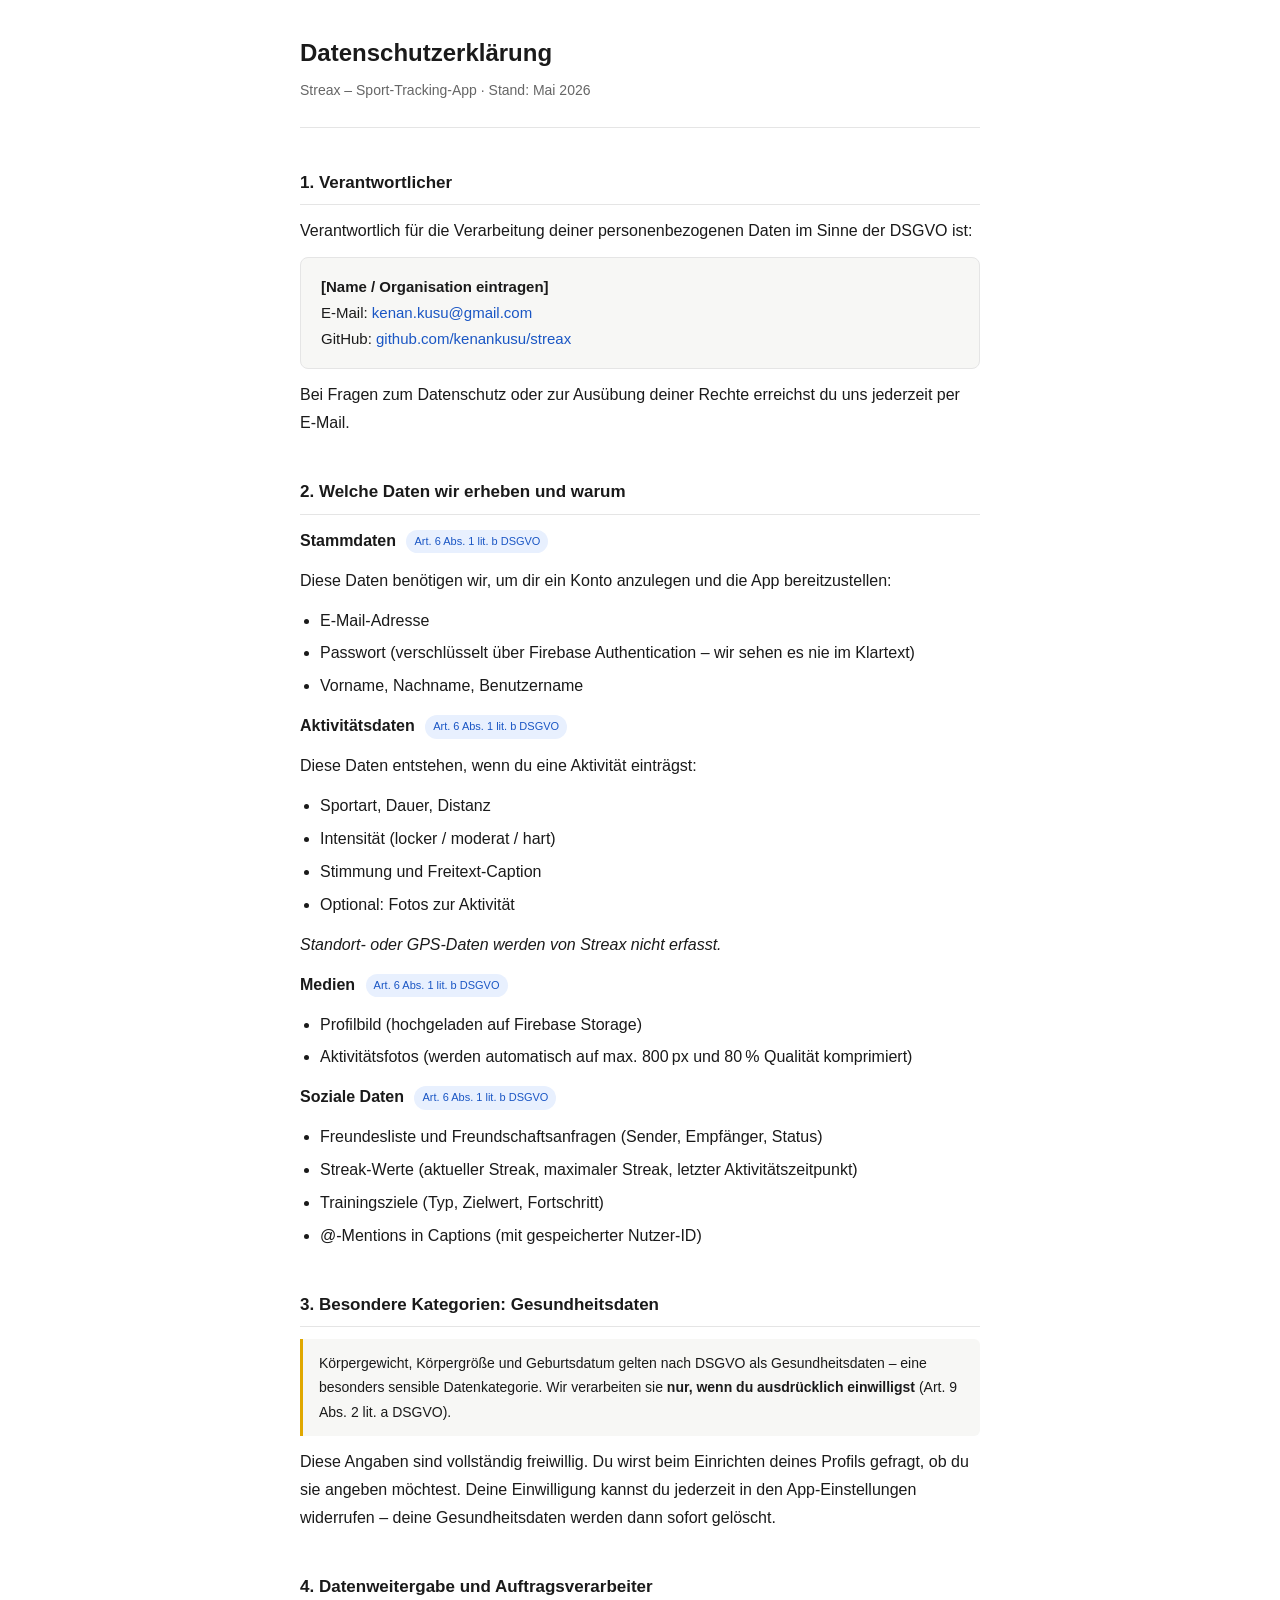
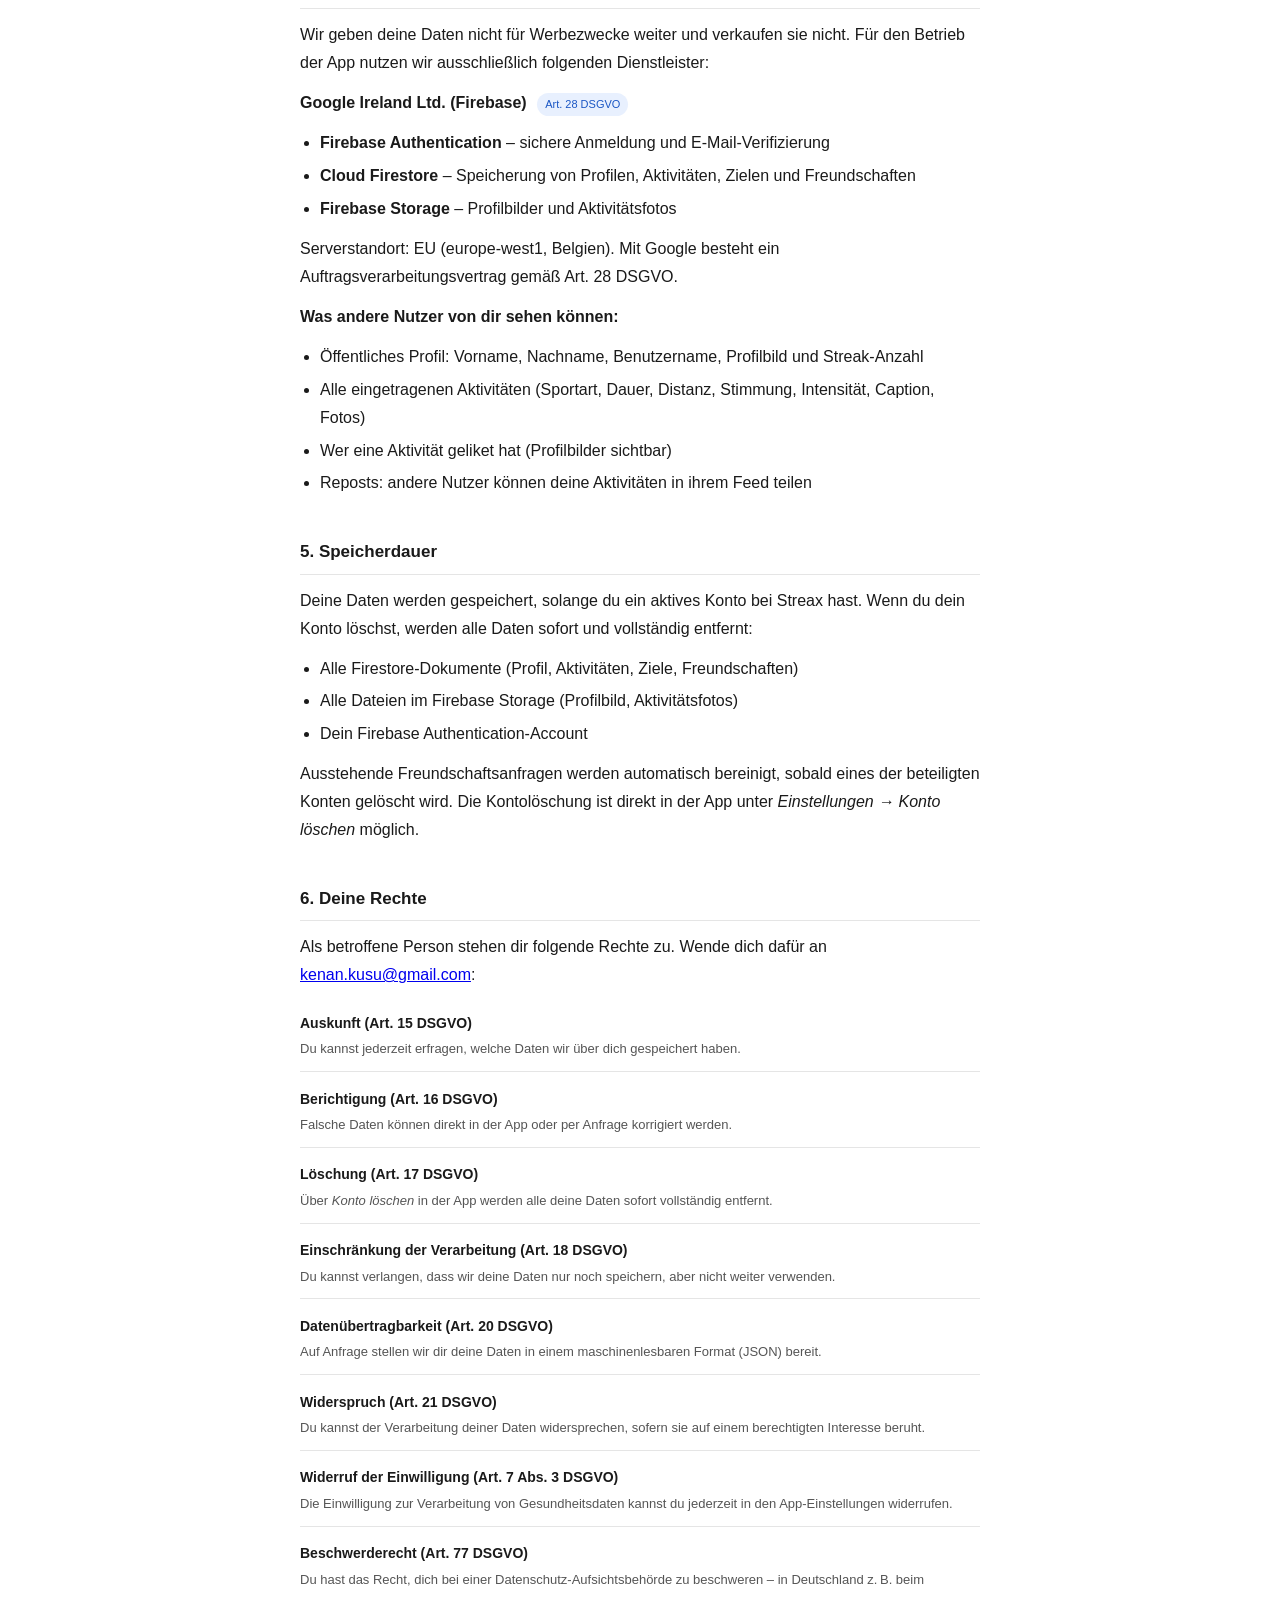
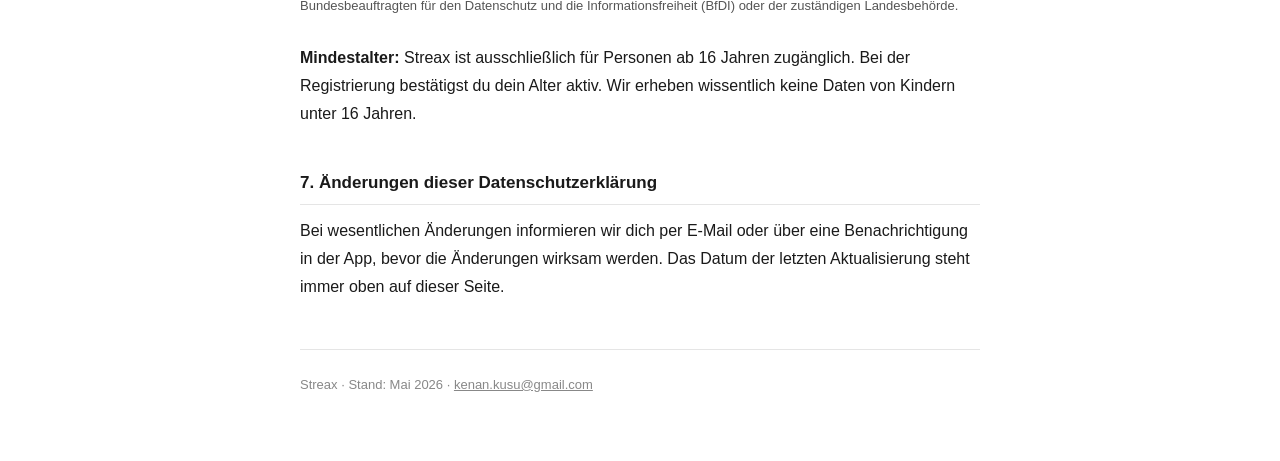
==== datenschutz.html @ 78719ecb "datenschutzerklärung" ====
<!DOCTYPE html>
<html lang="de">
<head>
  <meta charset="UTF-8">
  <meta name="viewport" content="width=device-width, initial-scale=1.0">
  <title>Datenschutzerklärung – Streax</title>
  <style>
    *, *::before, *::after { box-sizing: border-box; margin: 0; padding: 0; }

    body {
      font-family: -apple-system, BlinkMacSystemFont, "Segoe UI", Roboto, Helvetica, Arial, sans-serif;
      font-size: 16px;
      line-height: 1.75;
      color: #1a1a1a;
      background: #fff;
      padding: 2rem 1rem 4rem;
    }

    main {
      max-width: 680px;
      margin: 0 auto;
    }

    header {
      border-bottom: 1px solid #e5e5e5;
      padding-bottom: 1.5rem;
      margin-bottom: 2.5rem;
    }

    header h1 {
      font-size: 24px;
      font-weight: 600;
      margin-bottom: 0.25rem;
    }

    header p {
      color: #666;
      font-size: 14px;
    }

    h2 {
      font-size: 17px;
      font-weight: 600;
      margin: 2.5rem 0 0.75rem;
      padding-bottom: 0.4rem;
      border-bottom: 1px solid #e5e5e5;
    }

    p { margin-bottom: 0.75rem; }
    p:last-child { margin-bottom: 0; }

    ul {
      margin: 0.5rem 0 0.75rem 1.25rem;
    }

    ul li { margin-bottom: 0.3rem; }

    .note {
      background: #f7f7f5;
      border-left: 3px solid #e0a800;
      border-radius: 0 6px 6px 0;
      padding: 0.75rem 1rem;
      margin: 0.75rem 0;
      font-size: 14px;
    }

    .badge {
      display: inline-block;
      font-size: 11px;
      font-weight: 500;
      padding: 2px 8px;
      border-radius: 999px;
      background: #e8f0fe;
      color: #1a56c4;
      vertical-align: middle;
      margin-left: 6px;
    }

    .contact-box {
      background: #f7f7f5;
      border: 1px solid #e5e5e5;
      border-radius: 8px;
      padding: 1rem 1.25rem;
      margin: 0.75rem 0;
      font-size: 15px;
    }

    .contact-box a { color: #1a56c4; text-decoration: none; }
    .contact-box a:hover { text-decoration: underline; }

    .rights-list {
      list-style: none;
      margin: 0.5rem 0;
      padding: 0;
    }

    .rights-list li {
      padding: 0.6rem 0;
      border-bottom: 1px solid #e5e5e5;
      font-size: 15px;
    }

    .rights-list li:last-child { border-bottom: none; }
    .rights-list li strong { display: block; font-weight: 600; font-size: 14px; }
    .rights-list li span { color: #555; font-size: 13px; }

    footer {
      margin-top: 3rem;
      padding-top: 1.5rem;
      border-top: 1px solid #e5e5e5;
      font-size: 13px;
      color: #888;
    }

    @media (prefers-color-scheme: dark) {
      body { background: #111; color: #e8e8e8; }
      header, h2, footer { border-color: #2a2a2a; }
      .rights-list li { border-color: #2a2a2a; }
      .note { background: #1e1c14; border-left-color: #c98a00; }
      .contact-box { background: #1a1a1a; border-color: #2a2a2a; }
      .badge { background: #1a2d5a; color: #7aabff; }
      header p, .rights-list li span { color: #999; }
      .contact-box a { color: #7aabff; }
    }

    @media (max-width: 480px) {
      body { font-size: 15px; padding: 1.25rem 1rem 3rem; }
      header h1 { font-size: 20px; }
    }
  </style>
</head>
<body>
<main>

  <header>
    <h1>Datenschutzerklärung</h1>
    <p>Streax &ndash; Sport-Tracking-App &middot; Stand: Mai 2026</p>
  </header>

  <h2>1. Verantwortlicher</h2>
  <p>Verantwortlich für die Verarbeitung deiner personenbezogenen Daten im Sinne der DSGVO ist:</p>
  <div class="contact-box">
    <strong>[Name / Organisation eintragen]</strong><br>
    E-Mail: <a href="mailto:kenan.kusu@gmail.com">kenan.kusu@gmail.com</a><br>
    GitHub: <a href="https://github.com/kenankusu/streax" target="_blank" rel="noopener">github.com/kenankusu/streax</a>
  </div>
  <p>Bei Fragen zum Datenschutz oder zur Ausübung deiner Rechte erreichst du uns jederzeit per E-Mail.</p>

  <h2>2. Welche Daten wir erheben und warum</h2>

  <p><strong>Stammdaten</strong> <span class="badge">Art. 6 Abs. 1 lit. b DSGVO</span></p>
  <p>Diese Daten benötigen wir, um dir ein Konto anzulegen und die App bereitzustellen:</p>
  <ul>
    <li>E-Mail-Adresse</li>
    <li>Passwort (verschlüsselt über Firebase Authentication – wir sehen es nie im Klartext)</li>
    <li>Vorname, Nachname, Benutzername</li>
  </ul>

  <p><strong>Aktivitätsdaten</strong> <span class="badge">Art. 6 Abs. 1 lit. b DSGVO</span></p>
  <p>Diese Daten entstehen, wenn du eine Aktivität einträgst:</p>
  <ul>
    <li>Sportart, Dauer, Distanz</li>
    <li>Intensität (locker / moderat / hart)</li>
    <li>Stimmung und Freitext-Caption</li>
    <li>Optional: Fotos zur Aktivität</li>
  </ul>
  <p><em>Standort- oder GPS-Daten werden von Streax nicht erfasst.</em></p>

  <p><strong>Medien</strong> <span class="badge">Art. 6 Abs. 1 lit. b DSGVO</span></p>
  <ul>
    <li>Profilbild (hochgeladen auf Firebase Storage)</li>
    <li>Aktivitätsfotos (werden automatisch auf max. 800&thinsp;px und 80&thinsp;% Qualität komprimiert)</li>
  </ul>

  <p><strong>Soziale Daten</strong> <span class="badge">Art. 6 Abs. 1 lit. b DSGVO</span></p>
  <ul>
    <li>Freundesliste und Freundschaftsanfragen (Sender, Empfänger, Status)</li>
    <li>Streak-Werte (aktueller Streak, maximaler Streak, letzter Aktivitätszeitpunkt)</li>
    <li>Trainingsziele (Typ, Zielwert, Fortschritt)</li>
    <li>@-Mentions in Captions (mit gespeicherter Nutzer-ID)</li>
  </ul>

  <h2>3. Besondere Kategorien: Gesundheitsdaten</h2>
  <div class="note">
    Körpergewicht, Körpergröße und Geburtsdatum gelten nach DSGVO als Gesundheitsdaten – eine besonders sensible Datenkategorie. Wir verarbeiten sie <strong>nur, wenn du ausdrücklich einwilligst</strong> (Art. 9 Abs. 2 lit. a DSGVO).
  </div>
  <p>Diese Angaben sind vollständig freiwillig. Du wirst beim Einrichten deines Profils gefragt, ob du sie angeben möchtest. Deine Einwilligung kannst du jederzeit in den App-Einstellungen widerrufen – deine Gesundheitsdaten werden dann sofort gelöscht.</p>

  <h2>4. Datenweitergabe und Auftragsverarbeiter</h2>
  <p>Wir geben deine Daten nicht für Werbezwecke weiter und verkaufen sie nicht. Für den Betrieb der App nutzen wir ausschließlich folgenden Dienstleister:</p>

  <p><strong>Google Ireland Ltd. (Firebase)</strong> <span class="badge">Art. 28 DSGVO</span></p>
  <ul>
    <li><strong>Firebase Authentication</strong> – sichere Anmeldung und E-Mail-Verifizierung</li>
    <li><strong>Cloud Firestore</strong> – Speicherung von Profilen, Aktivitäten, Zielen und Freundschaften</li>
    <li><strong>Firebase Storage</strong> – Profilbilder und Aktivitätsfotos</li>
  </ul>
  <p>Serverstandort: EU (europe-west1, Belgien). Mit Google besteht ein Auftragsverarbeitungsvertrag gemäß Art. 28 DSGVO.</p>

  <p><strong>Was andere Nutzer von dir sehen können:</strong></p>
  <ul>
    <li>Öffentliches Profil: Vorname, Nachname, Benutzername, Profilbild und Streak-Anzahl</li>
    <li>Alle eingetragenen Aktivitäten (Sportart, Dauer, Distanz, Stimmung, Intensität, Caption, Fotos)</li>
    <li>Wer eine Aktivität geliket hat (Profilbilder sichtbar)</li>
    <li>Reposts: andere Nutzer können deine Aktivitäten in ihrem Feed teilen</li>
  </ul>

  <h2>5. Speicherdauer</h2>
  <p>Deine Daten werden gespeichert, solange du ein aktives Konto bei Streax hast. Wenn du dein Konto löschst, werden alle Daten sofort und vollständig entfernt:</p>
  <ul>
    <li>Alle Firestore-Dokumente (Profil, Aktivitäten, Ziele, Freundschaften)</li>
    <li>Alle Dateien im Firebase Storage (Profilbild, Aktivitätsfotos)</li>
    <li>Dein Firebase Authentication-Account</li>
  </ul>
  <p>Ausstehende Freundschaftsanfragen werden automatisch bereinigt, sobald eines der beteiligten Konten gelöscht wird. Die Kontolöschung ist direkt in der App unter <em>Einstellungen → Konto löschen</em> möglich.</p>

  <h2>6. Deine Rechte</h2>
  <p>Als betroffene Person stehen dir folgende Rechte zu. Wende dich dafür an <a href="mailto:kenan.kusu@gmail.com">kenan.kusu@gmail.com</a>:</p>

  <ul class="rights-list">
    <li>
      <strong>Auskunft (Art. 15 DSGVO)</strong>
      <span>Du kannst jederzeit erfragen, welche Daten wir über dich gespeichert haben.</span>
    </li>
    <li>
      <strong>Berichtigung (Art. 16 DSGVO)</strong>
      <span>Falsche Daten können direkt in der App oder per Anfrage korrigiert werden.</span>
    </li>
    <li>
      <strong>Löschung (Art. 17 DSGVO)</strong>
      <span>Über <em>Konto löschen</em> in der App werden alle deine Daten sofort vollständig entfernt.</span>
    </li>
    <li>
      <strong>Einschränkung der Verarbeitung (Art. 18 DSGVO)</strong>
      <span>Du kannst verlangen, dass wir deine Daten nur noch speichern, aber nicht weiter verwenden.</span>
    </li>
    <li>
      <strong>Datenübertragbarkeit (Art. 20 DSGVO)</strong>
      <span>Auf Anfrage stellen wir dir deine Daten in einem maschinenlesbaren Format (JSON) bereit.</span>
    </li>
    <li>
      <strong>Widerspruch (Art. 21 DSGVO)</strong>
      <span>Du kannst der Verarbeitung deiner Daten widersprechen, sofern sie auf einem berechtigten Interesse beruht.</span>
    </li>
    <li>
      <strong>Widerruf der Einwilligung (Art. 7 Abs. 3 DSGVO)</strong>
      <span>Die Einwilligung zur Verarbeitung von Gesundheitsdaten kannst du jederzeit in den App-Einstellungen widerrufen.</span>
    </li>
    <li>
      <strong>Beschwerderecht (Art. 77 DSGVO)</strong>
      <span>Du hast das Recht, dich bei einer Datenschutz-Aufsichtsbehörde zu beschweren – in Deutschland z.&thinsp;B. beim Bundesbeauftragten für den Datenschutz und die Informationsfreiheit (BfDI) oder der zuständigen Landesbehörde.</span>
    </li>
  </ul>

  <p style="margin-top:1rem;"><strong>Mindestalter:</strong> Streax ist ausschließlich für Personen ab 16 Jahren zugänglich. Bei der Registrierung bestätigst du dein Alter aktiv. Wir erheben wissentlich keine Daten von Kindern unter 16 Jahren.</p>

  <h2>7. Änderungen dieser Datenschutzerklärung</h2>
  <p>Bei wesentlichen Änderungen informieren wir dich per E-Mail oder über eine Benachrichtigung in der App, bevor die Änderungen wirksam werden. Das Datum der letzten Aktualisierung steht immer oben auf dieser Seite.</p>

  <footer>
    <p>Streax &middot; Stand: Mai 2026 &middot; <a href="mailto:kenan.kusu@gmail.com" style="color:#888;">kenan.kusu@gmail.com</a></p>
  </footer>

</main>
</body>
</html>
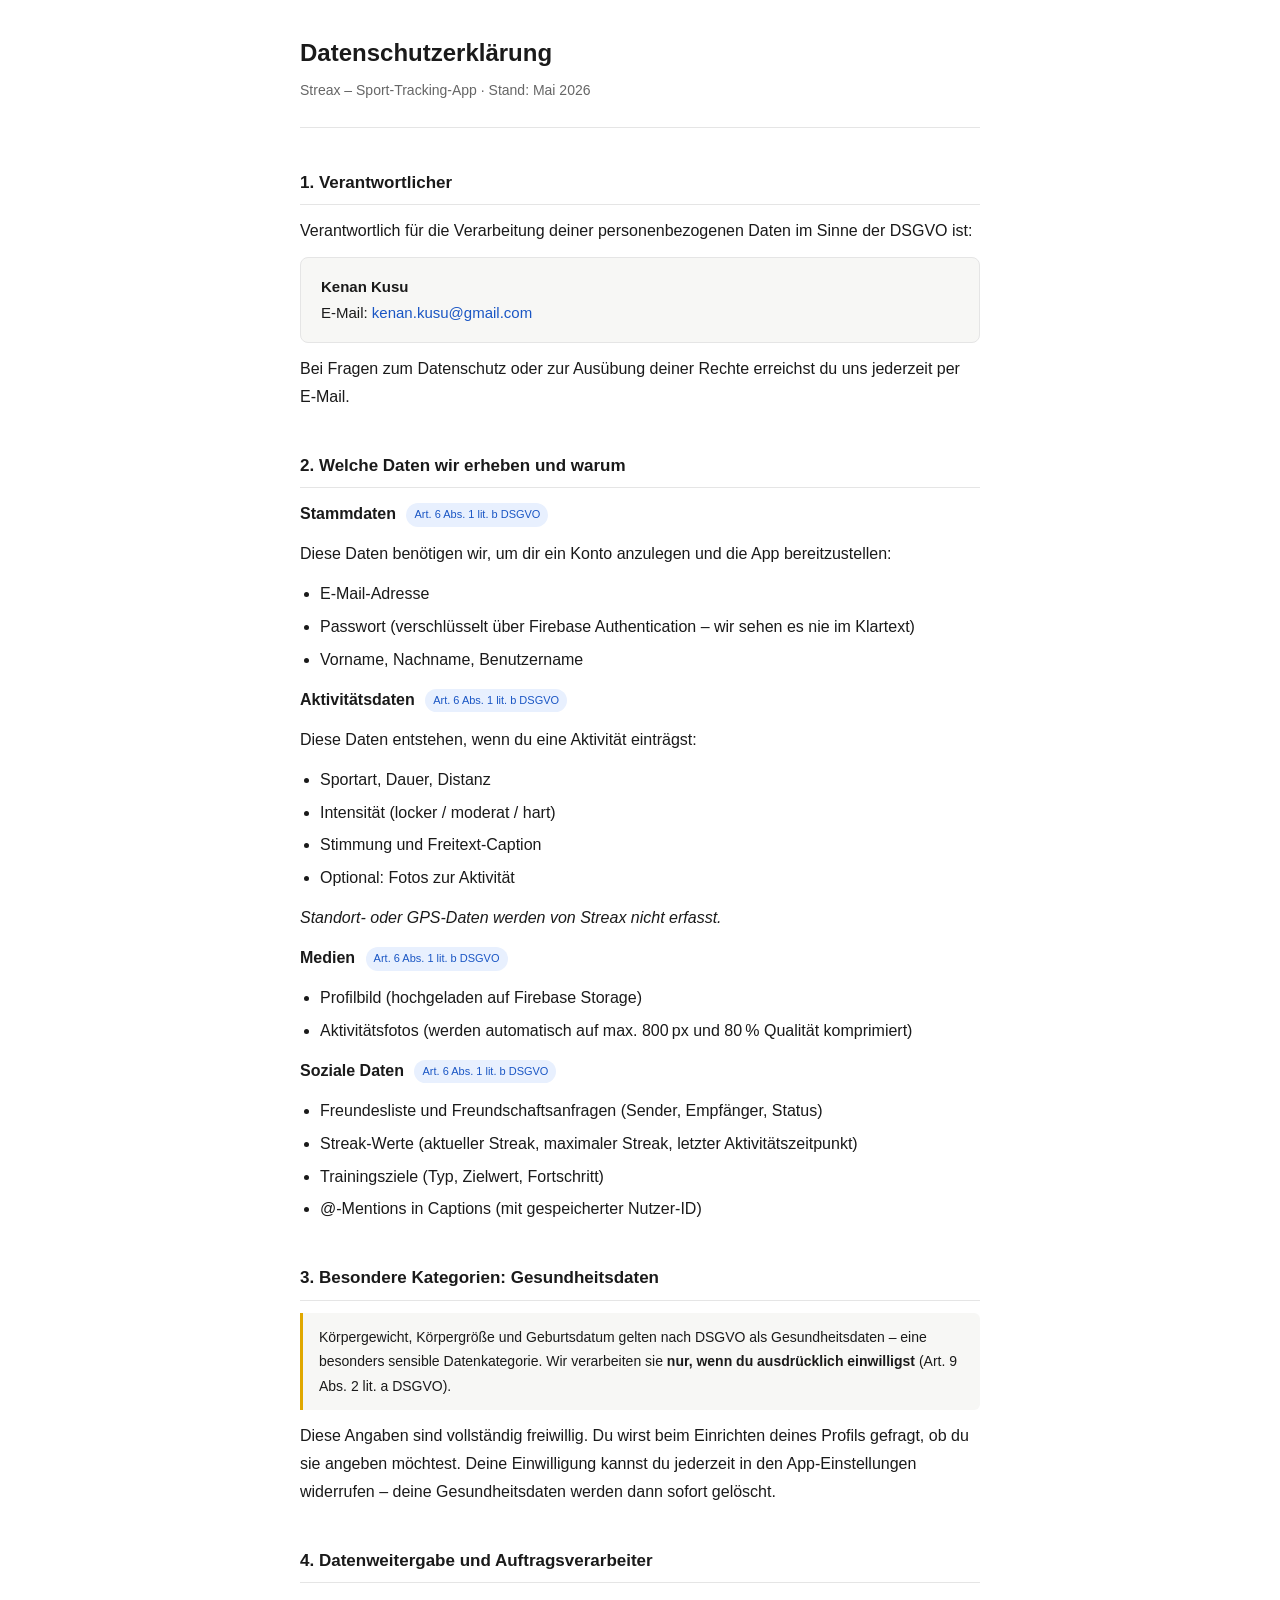
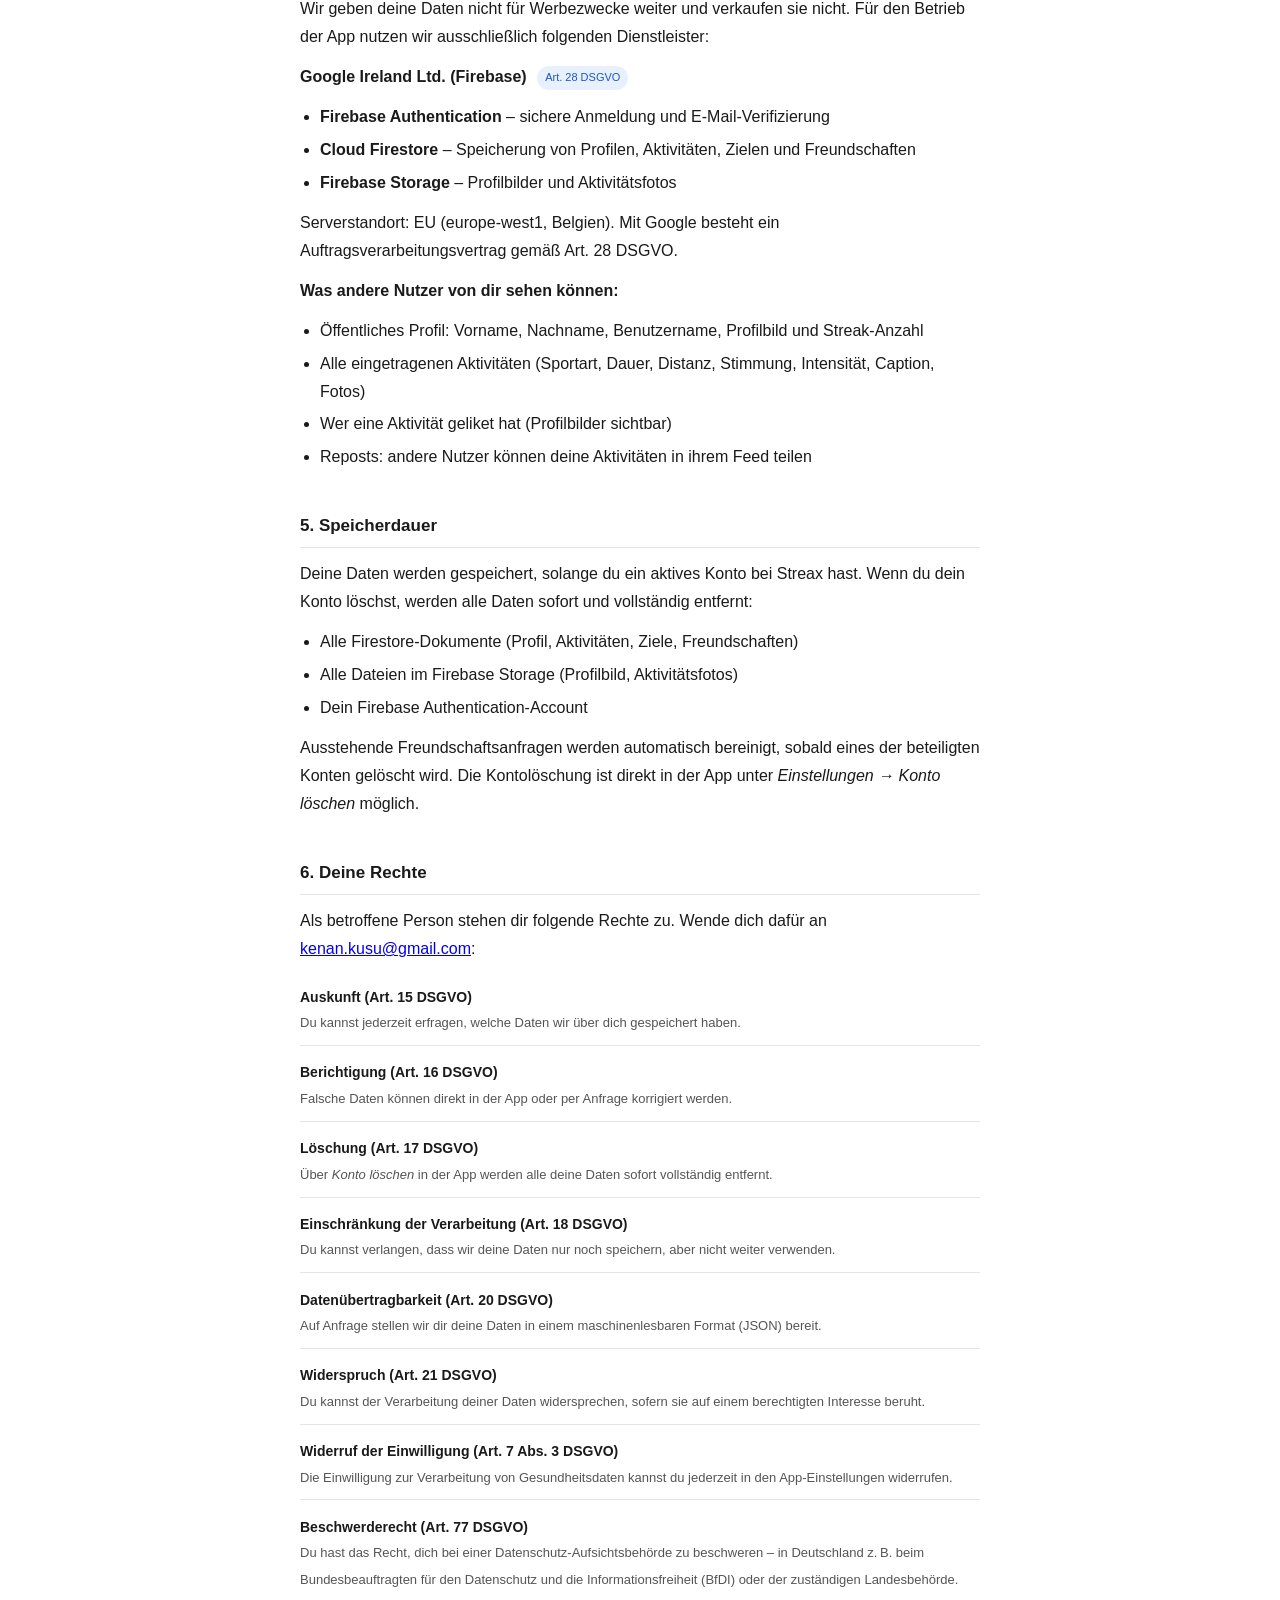
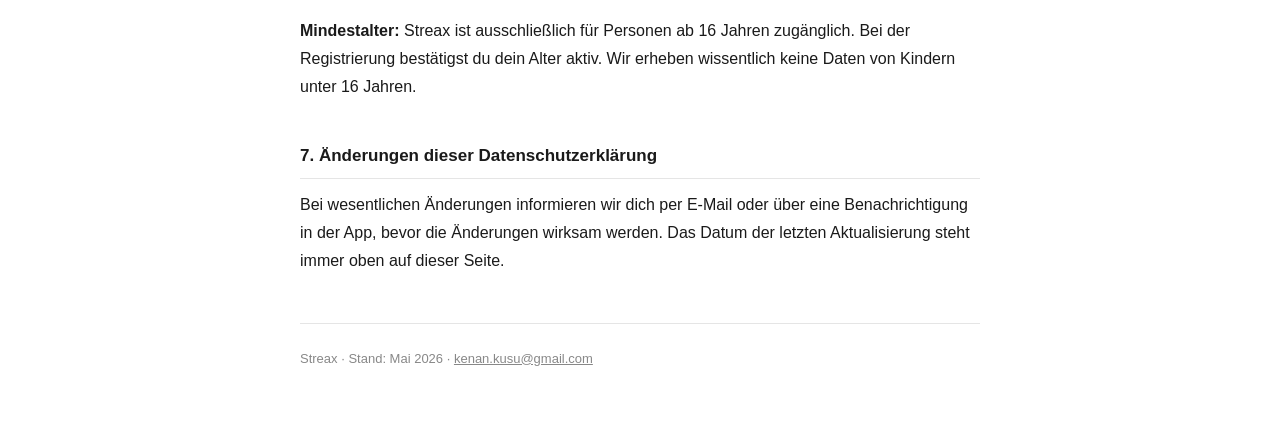
==== commit dc3b03e6: "kleine korrektur" ====
--- a/datenschutz.html
+++ b/datenschutz.html
@@ -140,9 +140,8 @@
   <h2>1. Verantwortlicher</h2>
   <p>Verantwortlich für die Verarbeitung deiner personenbezogenen Daten im Sinne der DSGVO ist:</p>
   <div class="contact-box">
-    <strong>[Name / Organisation eintragen]</strong><br>
+    <strong>Kenan Kusu</strong><br>
     E-Mail: <a href="mailto:kenan.kusu@gmail.com">kenan.kusu@gmail.com</a><br>
-    GitHub: <a href="https://github.com/kenankusu/streax" target="_blank" rel="noopener">github.com/kenankusu/streax</a>
   </div>
   <p>Bei Fragen zum Datenschutz oder zur Ausübung deiner Rechte erreichst du uns jederzeit per E-Mail.</p>
 
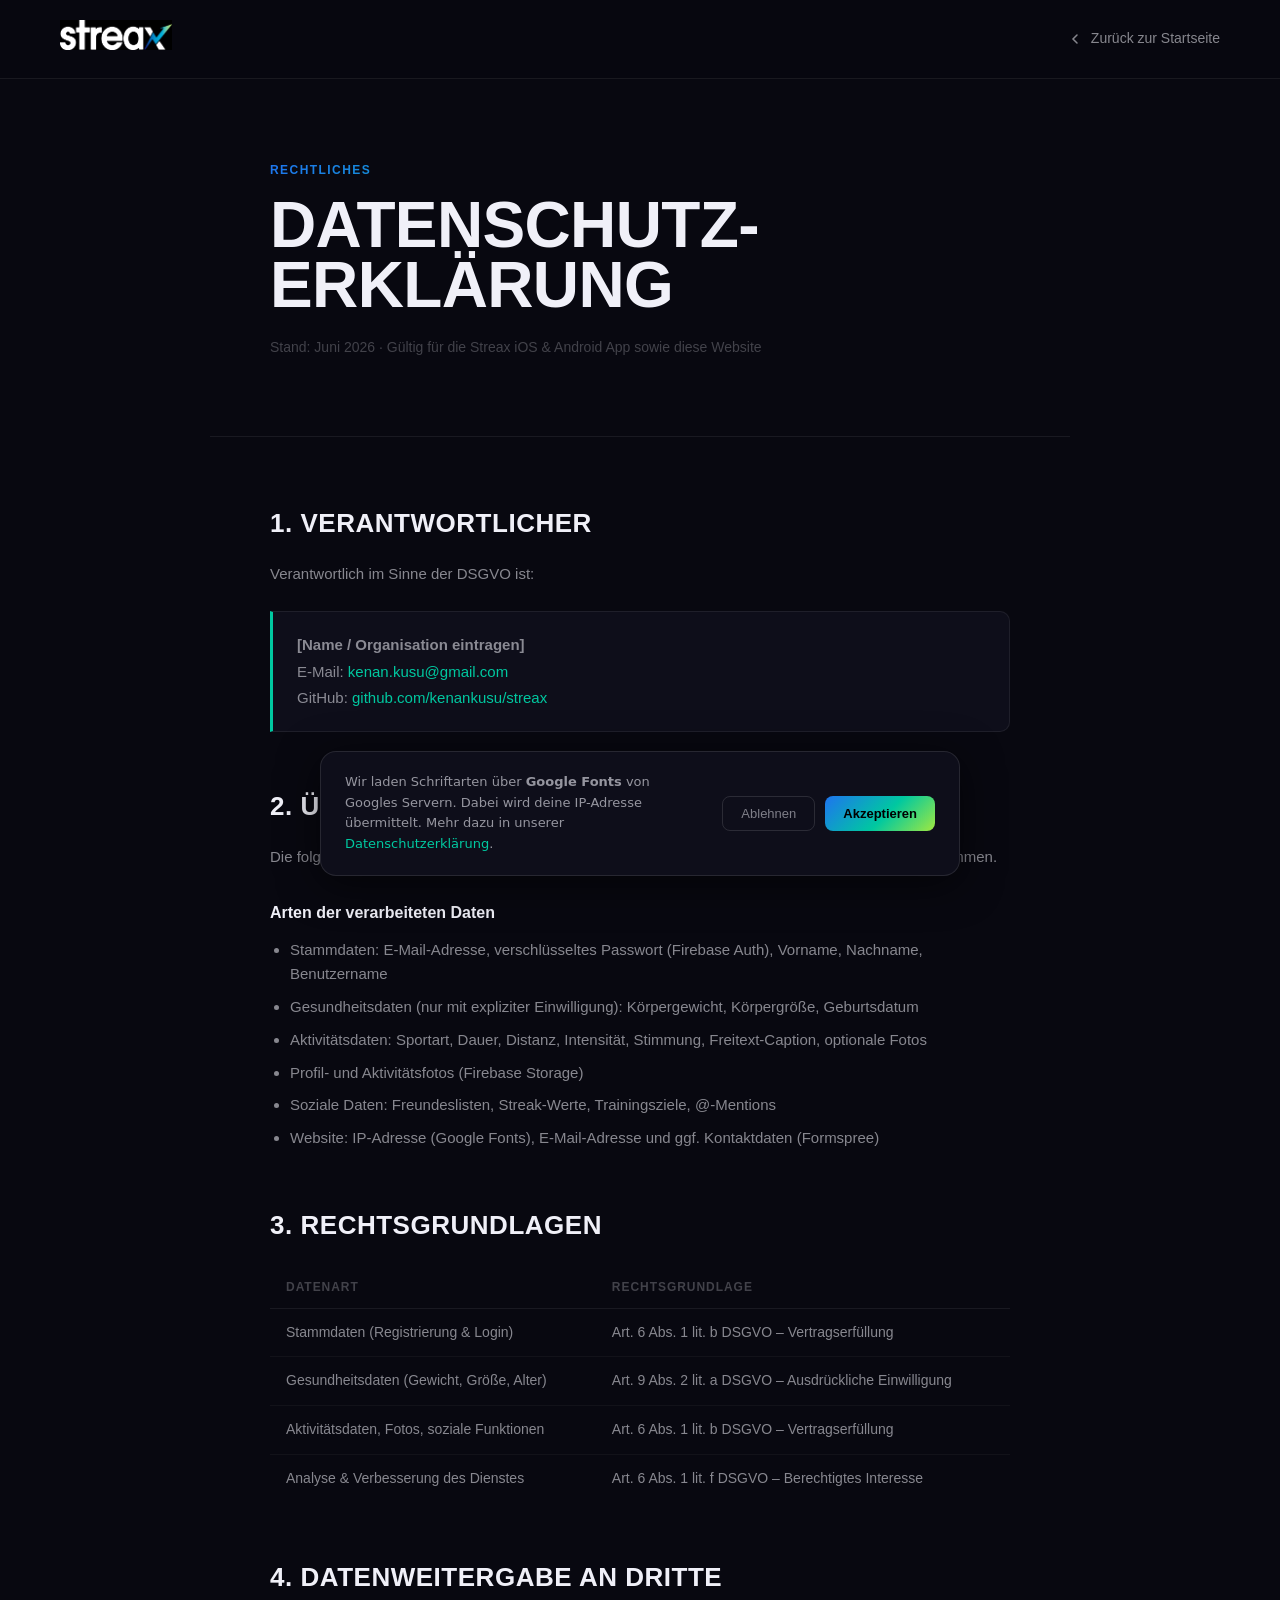
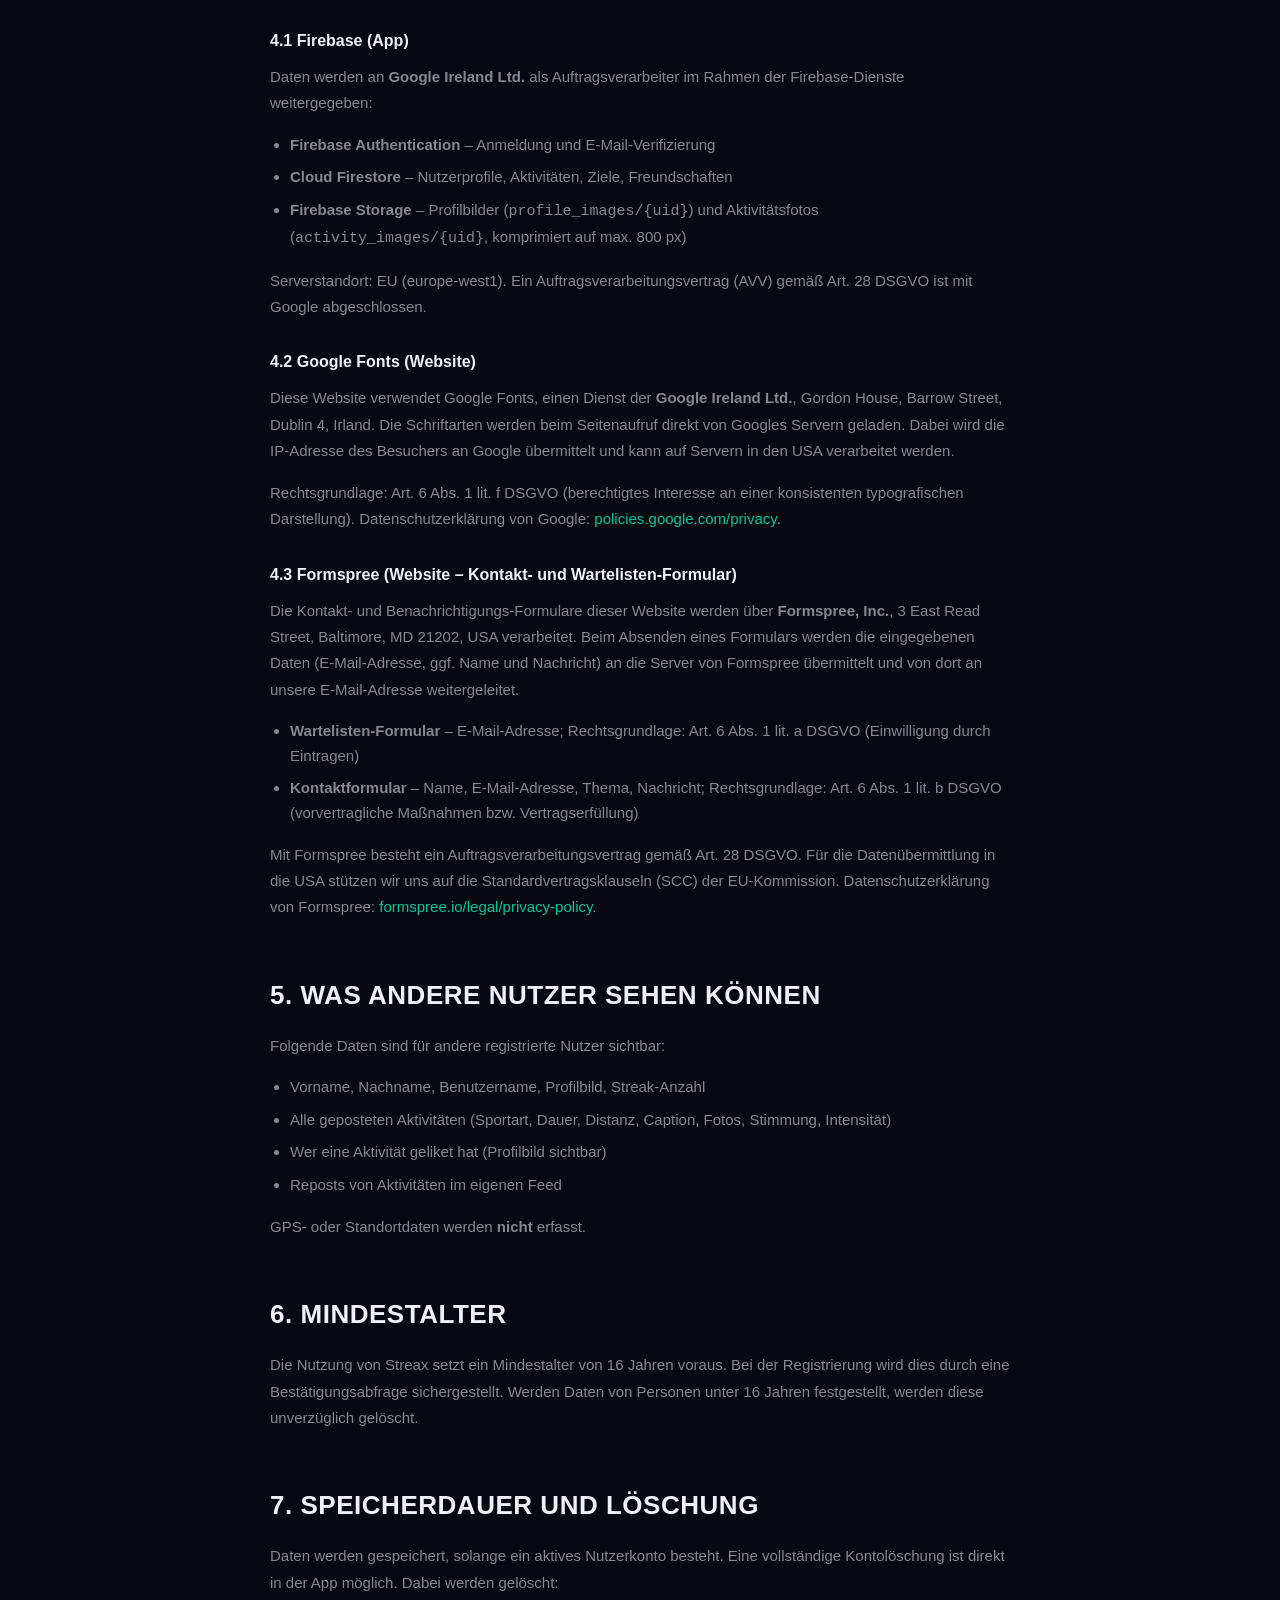
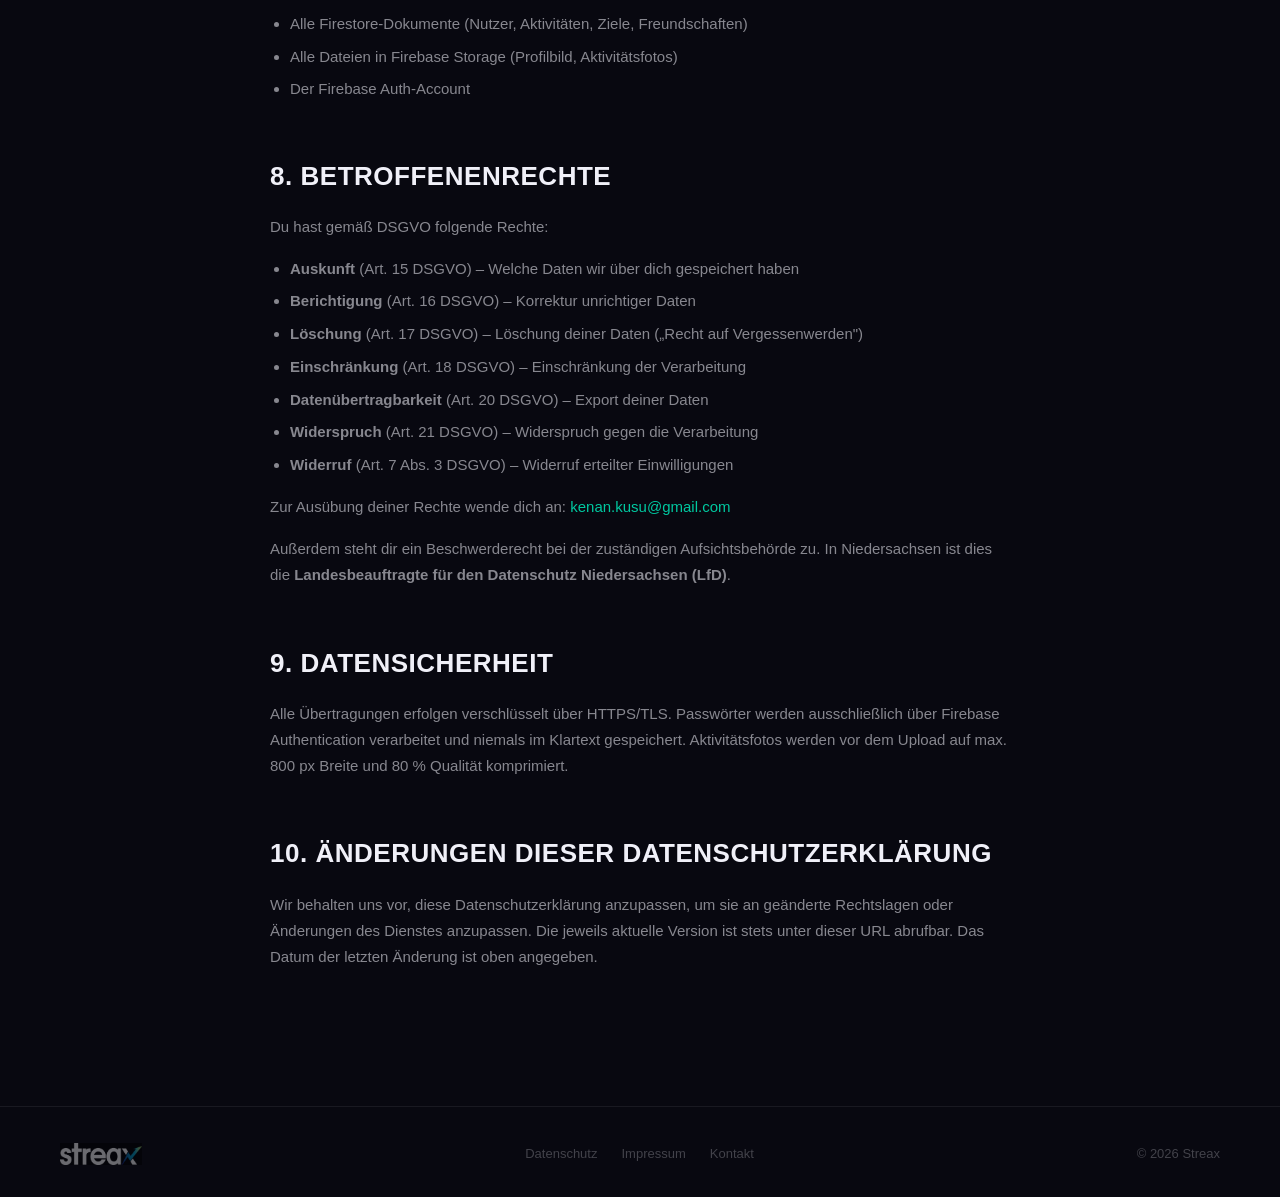
==== commit e4df39df: "ist nur die website juckt eh keinen" ====
--- a/datenschutz.html
+++ b/datenschutz.html
@@ -1,265 +1,253 @@
 <!DOCTYPE html>
 <html lang="de">
 <head>
-  <meta charset="UTF-8">
-  <meta name="viewport" content="width=device-width, initial-scale=1.0">
-  <title>Datenschutzerklärung – Streax</title>
-  <style>
-    *, *::before, *::after { box-sizing: border-box; margin: 0; padding: 0; }
-
-    body {
-      font-family: -apple-system, BlinkMacSystemFont, "Segoe UI", Roboto, Helvetica, Arial, sans-serif;
-      font-size: 16px;
-      line-height: 1.75;
-      color: #1a1a1a;
-      background: #fff;
-      padding: 2rem 1rem 4rem;
-    }
-
-    main {
-      max-width: 680px;
-      margin: 0 auto;
-    }
-
-    header {
-      border-bottom: 1px solid #e5e5e5;
-      padding-bottom: 1.5rem;
-      margin-bottom: 2.5rem;
-    }
-
-    header h1 {
-      font-size: 24px;
-      font-weight: 600;
-      margin-bottom: 0.25rem;
-    }
-
-    header p {
-      color: #666;
-      font-size: 14px;
-    }
-
-    h2 {
-      font-size: 17px;
-      font-weight: 600;
-      margin: 2.5rem 0 0.75rem;
-      padding-bottom: 0.4rem;
-      border-bottom: 1px solid #e5e5e5;
-    }
-
-    p { margin-bottom: 0.75rem; }
-    p:last-child { margin-bottom: 0; }
-
-    ul {
-      margin: 0.5rem 0 0.75rem 1.25rem;
-    }
-
-    ul li { margin-bottom: 0.3rem; }
-
-    .note {
-      background: #f7f7f5;
-      border-left: 3px solid #e0a800;
-      border-radius: 0 6px 6px 0;
-      padding: 0.75rem 1rem;
-      margin: 0.75rem 0;
-      font-size: 14px;
-    }
-
-    .badge {
-      display: inline-block;
-      font-size: 11px;
-      font-weight: 500;
-      padding: 2px 8px;
-      border-radius: 999px;
-      background: #e8f0fe;
-      color: #1a56c4;
-      vertical-align: middle;
-      margin-left: 6px;
-    }
-
-    .contact-box {
-      background: #f7f7f5;
-      border: 1px solid #e5e5e5;
-      border-radius: 8px;
-      padding: 1rem 1.25rem;
-      margin: 0.75rem 0;
-      font-size: 15px;
-    }
-
-    .contact-box a { color: #1a56c4; text-decoration: none; }
-    .contact-box a:hover { text-decoration: underline; }
-
-    .rights-list {
-      list-style: none;
-      margin: 0.5rem 0;
-      padding: 0;
-    }
-
-    .rights-list li {
-      padding: 0.6rem 0;
-      border-bottom: 1px solid #e5e5e5;
-      font-size: 15px;
-    }
-
-    .rights-list li:last-child { border-bottom: none; }
-    .rights-list li strong { display: block; font-weight: 600; font-size: 14px; }
-    .rights-list li span { color: #555; font-size: 13px; }
-
-    footer {
-      margin-top: 3rem;
-      padding-top: 1.5rem;
-      border-top: 1px solid #e5e5e5;
-      font-size: 13px;
-      color: #888;
-    }
-
-    @media (prefers-color-scheme: dark) {
-      body { background: #111; color: #e8e8e8; }
-      header, h2, footer { border-color: #2a2a2a; }
-      .rights-list li { border-color: #2a2a2a; }
-      .note { background: #1e1c14; border-left-color: #c98a00; }
-      .contact-box { background: #1a1a1a; border-color: #2a2a2a; }
-      .badge { background: #1a2d5a; color: #7aabff; }
-      header p, .rights-list li span { color: #999; }
-      .contact-box a { color: #7aabff; }
-    }
-
-    @media (max-width: 480px) {
-      body { font-size: 15px; padding: 1.25rem 1rem 3rem; }
-      header h1 { font-size: 20px; }
-    }
-  </style>
+<meta charset="UTF-8"/>
+<meta name="viewport" content="width=device-width, initial-scale=1.0"/>
+<title>Datenschutz – Streax</title>
+<script src="cookie.js"></script>
+<style>
+  *, *::before, *::after { box-sizing: border-box; margin: 0; padding: 0; }
+  :root {
+    --bg: #080810; --bg2: #0e0e1a; --bg3: #13131f;
+    --surface: #181828; --border: rgba(255,255,255,0.07);
+    --text: #f0f0f8; --muted: rgba(240,240,248,0.55); --dim: rgba(240,240,248,0.25);
+    --grad: linear-gradient(135deg, #1e74f0 0%, #00c8a0 55%, #a0e840 100%);
+  }
+  html { scroll-behavior: smooth; }
+  body { background: var(--bg); color: var(--text); font-family: 'Barlow', sans-serif; font-weight: 400; line-height: 1.7; }
+  nav {
+    position: fixed; top: 0; left: 0; right: 0; z-index: 100;
+    display: flex; align-items: center; justify-content: space-between;
+    padding: 20px 60px;
+    backdrop-filter: blur(20px);
+    background: rgba(8,8,16,0.8);
+    border-bottom: 1px solid var(--border);
+  }
+  .nav-logo img { height: 30px; filter: brightness(1.1); }
+  .nav-back {
+    display: flex; align-items: center; gap: 8px;
+    color: var(--muted); text-decoration: none; font-size: 14px; font-weight: 500;
+    transition: color 0.2s;
+  }
+  .nav-back:hover { color: var(--text); }
+  .nav-back svg { width: 16px; height: 16px; }
+
+  .page-header {
+    padding: 160px 60px 60px;
+    max-width: 860px; margin: 0 auto;
+    border-bottom: 1px solid var(--border);
+  }
+  .page-label {
+    font-size: 12px; font-weight: 700; letter-spacing: 0.12em;
+    text-transform: uppercase;
+    background: var(--grad); -webkit-background-clip: text;
+    -webkit-text-fill-color: transparent; background-clip: text;
+    margin-bottom: 16px; display: block;
+  }
+  .page-title {
+    font-family: 'Barlow Condensed', sans-serif;
+    font-size: 64px; font-weight: 900; line-height: 0.93;
+    text-transform: uppercase; letter-spacing: -0.01em;
+    margin-bottom: 20px;
+  }
+  .page-meta { font-size: 14px; color: var(--dim); }
+
+  .content {
+    max-width: 860px; margin: 0 auto;
+    padding: 64px 60px 120px;
+  }
+  h2 {
+    font-family: 'Barlow Condensed', sans-serif;
+    font-size: 26px; font-weight: 800; text-transform: uppercase;
+    letter-spacing: 0.02em; margin: 52px 0 16px;
+    color: var(--text);
+  }
+  h2:first-child { margin-top: 0; }
+  h3 {
+    font-size: 16px; font-weight: 700; margin: 28px 0 10px;
+    color: var(--text);
+  }
+  p { font-size: 15px; color: var(--muted); margin-bottom: 16px; line-height: 1.75; }
+  ul { margin: 12px 0 16px 20px; }
+  ul li { font-size: 15px; color: var(--muted); margin-bottom: 8px; line-height: 1.65; }
+  a { color: #00c8a0; text-decoration: none; }
+  a:hover { text-decoration: underline; }
+  .info-box {
+    background: var(--bg2); border: 1px solid var(--border);
+    border-left: 3px solid #00c8a0;
+    border-radius: 0 10px 10px 0;
+    padding: 20px 24px; margin: 24px 0;
+  }
+  .info-box p { margin: 0; }
+  table { width: 100%; border-collapse: collapse; margin: 20px 0; }
+  th {
+    text-align: left; font-size: 12px; font-weight: 700;
+    letter-spacing: 0.08em; text-transform: uppercase;
+    color: var(--dim); padding: 10px 16px;
+    border-bottom: 1px solid var(--border);
+  }
+  td { font-size: 14px; color: var(--muted); padding: 12px 16px; border-bottom: 1px solid rgba(255,255,255,0.04); vertical-align: top; }
+  tr:last-child td { border-bottom: none; }
+
+  footer {
+    padding: 36px 60px; border-top: 1px solid var(--border);
+    display: flex; align-items: center; justify-content: space-between;
+  }
+  footer img { height: 22px; opacity: 0.4; }
+  .footer-links { display: flex; gap: 24px; }
+  .footer-links a { font-size: 13px; color: var(--dim); text-decoration: none; transition: color 0.2s; }
+  .footer-links a:hover { color: var(--muted); }
+  .footer-copy { font-size: 13px; color: var(--dim); }
+
+  @media (max-width: 700px) {
+    nav { padding: 16px 20px; }
+    .page-header { padding: 120px 20px 40px; }
+    .page-title { font-size: 44px; }
+    .content { padding: 40px 20px 80px; }
+    footer { flex-direction: column; gap: 16px; padding: 28px 20px; text-align: center; }
+  }
+</style>
 </head>
 <body>
-<main>
-
-  <header>
-    <h1>Datenschutzerklärung</h1>
-    <p>Streax &ndash; Sport-Tracking-App &middot; Stand: Mai 2026</p>
-  </header>
+
+<nav>
+  <a class="nav-logo" href="index.html"><img src="streax_logo_final_30x-8.png" alt="Streax"/></a>
+  <a class="nav-back" href="index.html">
+    <svg viewBox="0 0 16 16" fill="none" stroke="currentColor" stroke-width="1.5" stroke-linecap="round"><path d="M10 12L6 8l4-4"/></svg>
+    Zurück zur Startseite
+  </a>
+</nav>
+
+<div class="page-header">
+  <span class="page-label">Rechtliches</span>
+  <h1 class="page-title">Datenschutz&shy;erklärung</h1>
+  <p class="page-meta">Stand: Juni 2026 · Gültig für die Streax iOS &amp; Android App sowie diese Website</p>
+</div>
+
+<div class="content">
 
   <h2>1. Verantwortlicher</h2>
-  <p>Verantwortlich für die Verarbeitung deiner personenbezogenen Daten im Sinne der DSGVO ist:</p>
-  <div class="contact-box">
-    <strong>Kenan Kusu</strong><br>
-    E-Mail: <a href="mailto:kenan.kusu@gmail.com">kenan.kusu@gmail.com</a><br>
+  <p>Verantwortlich im Sinne der DSGVO ist:</p>
+  <div class="info-box">
+    <p>
+      <strong>[Name / Organisation eintragen]</strong><br/>
+      E-Mail: <a href="mailto:kenan.kusu@gmail.com">kenan.kusu@gmail.com</a><br/>
+      GitHub: <a href="https://github.com/kenankusu/streax" target="_blank">github.com/kenankusu/streax</a>
+    </p>
   </div>
-  <p>Bei Fragen zum Datenschutz oder zur Ausübung deiner Rechte erreichst du uns jederzeit per E-Mail.</p>
-
-  <h2>2. Welche Daten wir erheben und warum</h2>
-
-  <p><strong>Stammdaten</strong> <span class="badge">Art. 6 Abs. 1 lit. b DSGVO</span></p>
-  <p>Diese Daten benötigen wir, um dir ein Konto anzulegen und die App bereitzustellen:</p>
-  <ul>
-    <li>E-Mail-Adresse</li>
-    <li>Passwort (verschlüsselt über Firebase Authentication – wir sehen es nie im Klartext)</li>
-    <li>Vorname, Nachname, Benutzername</li>
-  </ul>
-
-  <p><strong>Aktivitätsdaten</strong> <span class="badge">Art. 6 Abs. 1 lit. b DSGVO</span></p>
-  <p>Diese Daten entstehen, wenn du eine Aktivität einträgst:</p>
-  <ul>
-    <li>Sportart, Dauer, Distanz</li>
-    <li>Intensität (locker / moderat / hart)</li>
-    <li>Stimmung und Freitext-Caption</li>
-    <li>Optional: Fotos zur Aktivität</li>
-  </ul>
-  <p><em>Standort- oder GPS-Daten werden von Streax nicht erfasst.</em></p>
-
-  <p><strong>Medien</strong> <span class="badge">Art. 6 Abs. 1 lit. b DSGVO</span></p>
-  <ul>
-    <li>Profilbild (hochgeladen auf Firebase Storage)</li>
-    <li>Aktivitätsfotos (werden automatisch auf max. 800&thinsp;px und 80&thinsp;% Qualität komprimiert)</li>
-  </ul>
-
-  <p><strong>Soziale Daten</strong> <span class="badge">Art. 6 Abs. 1 lit. b DSGVO</span></p>
-  <ul>
-    <li>Freundesliste und Freundschaftsanfragen (Sender, Empfänger, Status)</li>
-    <li>Streak-Werte (aktueller Streak, maximaler Streak, letzter Aktivitätszeitpunkt)</li>
-    <li>Trainingsziele (Typ, Zielwert, Fortschritt)</li>
-    <li>@-Mentions in Captions (mit gespeicherter Nutzer-ID)</li>
-  </ul>
-
-  <h2>3. Besondere Kategorien: Gesundheitsdaten</h2>
-  <div class="note">
-    Körpergewicht, Körpergröße und Geburtsdatum gelten nach DSGVO als Gesundheitsdaten – eine besonders sensible Datenkategorie. Wir verarbeiten sie <strong>nur, wenn du ausdrücklich einwilligst</strong> (Art. 9 Abs. 2 lit. a DSGVO).
+
+  <h2>2. Übersicht der Verarbeitungen</h2>
+  <p>Die folgende Übersicht fasst die Arten der verarbeiteten Daten und die Zwecke ihrer Verarbeitung zusammen.</p>
+
+  <h3>Arten der verarbeiteten Daten</h3>
+  <ul>
+    <li>Stammdaten: E-Mail-Adresse, verschlüsseltes Passwort (Firebase Auth), Vorname, Nachname, Benutzername</li>
+    <li>Gesundheitsdaten (nur mit expliziter Einwilligung): Körpergewicht, Körpergröße, Geburtsdatum</li>
+    <li>Aktivitätsdaten: Sportart, Dauer, Distanz, Intensität, Stimmung, Freitext-Caption, optionale Fotos</li>
+    <li>Profil- und Aktivitätsfotos (Firebase Storage)</li>
+    <li>Soziale Daten: Freundeslisten, Streak-Werte, Trainingsziele, @-Mentions</li>
+    <li>Website: IP-Adresse (Google Fonts), E-Mail-Adresse und ggf. Kontaktdaten (Formspree)</li>
+  </ul>
+
+  <h2>3. Rechtsgrundlagen</h2>
+  <table>
+    <tr>
+      <th>Datenart</th>
+      <th>Rechtsgrundlage</th>
+    </tr>
+    <tr>
+      <td>Stammdaten (Registrierung &amp; Login)</td>
+      <td>Art. 6 Abs. 1 lit. b DSGVO – Vertragserfüllung</td>
+    </tr>
+    <tr>
+      <td>Gesundheitsdaten (Gewicht, Größe, Alter)</td>
+      <td>Art. 9 Abs. 2 lit. a DSGVO – Ausdrückliche Einwilligung</td>
+    </tr>
+    <tr>
+      <td>Aktivitätsdaten, Fotos, soziale Funktionen</td>
+      <td>Art. 6 Abs. 1 lit. b DSGVO – Vertragserfüllung</td>
+    </tr>
+    <tr>
+      <td>Analyse &amp; Verbesserung des Dienstes</td>
+      <td>Art. 6 Abs. 1 lit. f DSGVO – Berechtigtes Interesse</td>
+    </tr>
+  </table>
+
+  <h2>4. Datenweitergabe an Dritte</h2>
+
+  <h3>4.1 Firebase (App)</h3>
+  <p>Daten werden an <strong>Google Ireland Ltd.</strong> als Auftragsverarbeiter im Rahmen der Firebase-Dienste weitergegeben:</p>
+  <ul>
+    <li><strong>Firebase Authentication</strong> – Anmeldung und E-Mail-Verifizierung</li>
+    <li><strong>Cloud Firestore</strong> – Nutzerprofile, Aktivitäten, Ziele, Freundschaften</li>
+    <li><strong>Firebase Storage</strong> – Profilbilder (<code>profile_images/{uid}</code>) und Aktivitätsfotos (<code>activity_images/{uid}</code>, komprimiert auf max. 800 px)</li>
+  </ul>
+  <p>Serverstandort: EU (europe-west1). Ein Auftragsverarbeitungsvertrag (AVV) gemäß Art. 28 DSGVO ist mit Google abgeschlossen.</p>
+
+  <h3>4.2 Google Fonts (Website)</h3>
+  <p>Diese Website verwendet Google Fonts, einen Dienst der <strong>Google Ireland Ltd.</strong>, Gordon House, Barrow Street, Dublin 4, Irland. Die Schriftarten werden beim Seitenaufruf direkt von Googles Servern geladen. Dabei wird die IP-Adresse des Besuchers an Google übermittelt und kann auf Servern in den USA verarbeitet werden.</p>
+  <p>Rechtsgrundlage: Art. 6 Abs. 1 lit. f DSGVO (berechtigtes Interesse an einer konsistenten typografischen Darstellung). Datenschutzerklärung von Google: <a href="https://policies.google.com/privacy" target="_blank">policies.google.com/privacy</a>.</p>
+
+  <h3>4.3 Formspree (Website – Kontakt- und Wartelisten-Formular)</h3>
+  <p>Die Kontakt- und Benachrichtigungs-Formulare dieser Website werden über <strong>Formspree, Inc.</strong>, 3 East Read Street, Baltimore, MD 21202, USA verarbeitet. Beim Absenden eines Formulars werden die eingegebenen Daten (E-Mail-Adresse, ggf. Name und Nachricht) an die Server von Formspree übermittelt und von dort an unsere E-Mail-Adresse weitergeleitet.</p>
+  <ul>
+    <li><strong>Wartelisten-Formular</strong> – E-Mail-Adresse; Rechtsgrundlage: Art. 6 Abs. 1 lit. a DSGVO (Einwilligung durch Eintragen)</li>
+    <li><strong>Kontaktformular</strong> – Name, E-Mail-Adresse, Thema, Nachricht; Rechtsgrundlage: Art. 6 Abs. 1 lit. b DSGVO (vorvertragliche Maßnahmen bzw. Vertragserfüllung)</li>
+  </ul>
+  <p>Mit Formspree besteht ein Auftragsverarbeitungsvertrag gemäß Art. 28 DSGVO. Für die Datenübermittlung in die USA stützen wir uns auf die Standardvertragsklauseln (SCC) der EU-Kommission. Datenschutzerklärung von Formspree: <a href="https://formspree.io/legal/privacy-policy" target="_blank">formspree.io/legal/privacy-policy</a>.</p>
+
+  <h2>5. Was andere Nutzer sehen können</h2>
+  <p>Folgende Daten sind für andere registrierte Nutzer sichtbar:</p>
+  <ul>
+    <li>Vorname, Nachname, Benutzername, Profilbild, Streak-Anzahl</li>
+    <li>Alle geposteten Aktivitäten (Sportart, Dauer, Distanz, Caption, Fotos, Stimmung, Intensität)</li>
+    <li>Wer eine Aktivität geliket hat (Profilbild sichtbar)</li>
+    <li>Reposts von Aktivitäten im eigenen Feed</li>
+  </ul>
+  <p>GPS- oder Standortdaten werden <strong>nicht</strong> erfasst.</p>
+
+  <h2>6. Mindestalter</h2>
+  <p>Die Nutzung von Streax setzt ein Mindestalter von 16 Jahren voraus. Bei der Registrierung wird dies durch eine Bestätigungsabfrage sichergestellt. Werden Daten von Personen unter 16 Jahren festgestellt, werden diese unverzüglich gelöscht.</p>
+
+  <h2>7. Speicherdauer und Löschung</h2>
+  <p>Daten werden gespeichert, solange ein aktives Nutzerkonto besteht. Eine vollständige Kontolöschung ist direkt in der App möglich. Dabei werden gelöscht:</p>
+  <ul>
+    <li>Alle Firestore-Dokumente (Nutzer, Aktivitäten, Ziele, Freundschaften)</li>
+    <li>Alle Dateien in Firebase Storage (Profilbild, Aktivitätsfotos)</li>
+    <li>Der Firebase Auth-Account</li>
+  </ul>
+
+  <h2>8. Betroffenenrechte</h2>
+  <p>Du hast gemäß DSGVO folgende Rechte:</p>
+  <ul>
+    <li><strong>Auskunft</strong> (Art. 15 DSGVO) – Welche Daten wir über dich gespeichert haben</li>
+    <li><strong>Berichtigung</strong> (Art. 16 DSGVO) – Korrektur unrichtiger Daten</li>
+    <li><strong>Löschung</strong> (Art. 17 DSGVO) – Löschung deiner Daten („Recht auf Vergessenwerden")</li>
+    <li><strong>Einschränkung</strong> (Art. 18 DSGVO) – Einschränkung der Verarbeitung</li>
+    <li><strong>Datenübertragbarkeit</strong> (Art. 20 DSGVO) – Export deiner Daten</li>
+    <li><strong>Widerspruch</strong> (Art. 21 DSGVO) – Widerspruch gegen die Verarbeitung</li>
+    <li><strong>Widerruf</strong> (Art. 7 Abs. 3 DSGVO) – Widerruf erteilter Einwilligungen</li>
+  </ul>
+  <p>Zur Ausübung deiner Rechte wende dich an: <a href="mailto:kenan.kusu@gmail.com">kenan.kusu@gmail.com</a></p>
+  <p>Außerdem steht dir ein Beschwerderecht bei der zuständigen Aufsichtsbehörde zu. In Niedersachsen ist dies die <strong>Landesbeauftragte für den Datenschutz Niedersachsen (LfD)</strong>.</p>
+
+  <h2>9. Datensicherheit</h2>
+  <p>Alle Übertragungen erfolgen verschlüsselt über HTTPS/TLS. Passwörter werden ausschließlich über Firebase Authentication verarbeitet und niemals im Klartext gespeichert. Aktivitätsfotos werden vor dem Upload auf max. 800 px Breite und 80 % Qualität komprimiert.</p>
+
+  <h2>10. Änderungen dieser Datenschutzerklärung</h2>
+  <p>Wir behalten uns vor, diese Datenschutzerklärung anzupassen, um sie an geänderte Rechtslagen oder Änderungen des Dienstes anzupassen. Die jeweils aktuelle Version ist stets unter dieser URL abrufbar. Das Datum der letzten Änderung ist oben angegeben.</p>
+
+</div>
+
+<footer>
+  <img src="streax_logo_final_30x-8.png" alt="Streax"/>
+  <div class="footer-links">
+    <a href="datenschutz.html">Datenschutz</a>
+    <a href="impressum.html">Impressum</a>
+    <a href="kontakt.html">Kontakt</a>
   </div>
-  <p>Diese Angaben sind vollständig freiwillig. Du wirst beim Einrichten deines Profils gefragt, ob du sie angeben möchtest. Deine Einwilligung kannst du jederzeit in den App-Einstellungen widerrufen – deine Gesundheitsdaten werden dann sofort gelöscht.</p>
-
-  <h2>4. Datenweitergabe und Auftragsverarbeiter</h2>
-  <p>Wir geben deine Daten nicht für Werbezwecke weiter und verkaufen sie nicht. Für den Betrieb der App nutzen wir ausschließlich folgenden Dienstleister:</p>
-
-  <p><strong>Google Ireland Ltd. (Firebase)</strong> <span class="badge">Art. 28 DSGVO</span></p>
-  <ul>
-    <li><strong>Firebase Authentication</strong> – sichere Anmeldung und E-Mail-Verifizierung</li>
-    <li><strong>Cloud Firestore</strong> – Speicherung von Profilen, Aktivitäten, Zielen und Freundschaften</li>
-    <li><strong>Firebase Storage</strong> – Profilbilder und Aktivitätsfotos</li>
-  </ul>
-  <p>Serverstandort: EU (europe-west1, Belgien). Mit Google besteht ein Auftragsverarbeitungsvertrag gemäß Art. 28 DSGVO.</p>
-
-  <p><strong>Was andere Nutzer von dir sehen können:</strong></p>
-  <ul>
-    <li>Öffentliches Profil: Vorname, Nachname, Benutzername, Profilbild und Streak-Anzahl</li>
-    <li>Alle eingetragenen Aktivitäten (Sportart, Dauer, Distanz, Stimmung, Intensität, Caption, Fotos)</li>
-    <li>Wer eine Aktivität geliket hat (Profilbilder sichtbar)</li>
-    <li>Reposts: andere Nutzer können deine Aktivitäten in ihrem Feed teilen</li>
-  </ul>
-
-  <h2>5. Speicherdauer</h2>
-  <p>Deine Daten werden gespeichert, solange du ein aktives Konto bei Streax hast. Wenn du dein Konto löschst, werden alle Daten sofort und vollständig entfernt:</p>
-  <ul>
-    <li>Alle Firestore-Dokumente (Profil, Aktivitäten, Ziele, Freundschaften)</li>
-    <li>Alle Dateien im Firebase Storage (Profilbild, Aktivitätsfotos)</li>
-    <li>Dein Firebase Authentication-Account</li>
-  </ul>
-  <p>Ausstehende Freundschaftsanfragen werden automatisch bereinigt, sobald eines der beteiligten Konten gelöscht wird. Die Kontolöschung ist direkt in der App unter <em>Einstellungen → Konto löschen</em> möglich.</p>
-
-  <h2>6. Deine Rechte</h2>
-  <p>Als betroffene Person stehen dir folgende Rechte zu. Wende dich dafür an <a href="mailto:kenan.kusu@gmail.com">kenan.kusu@gmail.com</a>:</p>
-
-  <ul class="rights-list">
-    <li>
-      <strong>Auskunft (Art. 15 DSGVO)</strong>
-      <span>Du kannst jederzeit erfragen, welche Daten wir über dich gespeichert haben.</span>
-    </li>
-    <li>
-      <strong>Berichtigung (Art. 16 DSGVO)</strong>
-      <span>Falsche Daten können direkt in der App oder per Anfrage korrigiert werden.</span>
-    </li>
-    <li>
-      <strong>Löschung (Art. 17 DSGVO)</strong>
-      <span>Über <em>Konto löschen</em> in der App werden alle deine Daten sofort vollständig entfernt.</span>
-    </li>
-    <li>
-      <strong>Einschränkung der Verarbeitung (Art. 18 DSGVO)</strong>
-      <span>Du kannst verlangen, dass wir deine Daten nur noch speichern, aber nicht weiter verwenden.</span>
-    </li>
-    <li>
-      <strong>Datenübertragbarkeit (Art. 20 DSGVO)</strong>
-      <span>Auf Anfrage stellen wir dir deine Daten in einem maschinenlesbaren Format (JSON) bereit.</span>
-    </li>
-    <li>
-      <strong>Widerspruch (Art. 21 DSGVO)</strong>
-      <span>Du kannst der Verarbeitung deiner Daten widersprechen, sofern sie auf einem berechtigten Interesse beruht.</span>
-    </li>
-    <li>
-      <strong>Widerruf der Einwilligung (Art. 7 Abs. 3 DSGVO)</strong>
-      <span>Die Einwilligung zur Verarbeitung von Gesundheitsdaten kannst du jederzeit in den App-Einstellungen widerrufen.</span>
-    </li>
-    <li>
-      <strong>Beschwerderecht (Art. 77 DSGVO)</strong>
-      <span>Du hast das Recht, dich bei einer Datenschutz-Aufsichtsbehörde zu beschweren – in Deutschland z.&thinsp;B. beim Bundesbeauftragten für den Datenschutz und die Informationsfreiheit (BfDI) oder der zuständigen Landesbehörde.</span>
-    </li>
-  </ul>
-
-  <p style="margin-top:1rem;"><strong>Mindestalter:</strong> Streax ist ausschließlich für Personen ab 16 Jahren zugänglich. Bei der Registrierung bestätigst du dein Alter aktiv. Wir erheben wissentlich keine Daten von Kindern unter 16 Jahren.</p>
-
-  <h2>7. Änderungen dieser Datenschutzerklärung</h2>
-  <p>Bei wesentlichen Änderungen informieren wir dich per E-Mail oder über eine Benachrichtigung in der App, bevor die Änderungen wirksam werden. Das Datum der letzten Aktualisierung steht immer oben auf dieser Seite.</p>
-
-  <footer>
-    <p>Streax &middot; Stand: Mai 2026 &middot; <a href="mailto:kenan.kusu@gmail.com" style="color:#888;">kenan.kusu@gmail.com</a></p>
-  </footer>
-
-</main>
+  <div class="footer-copy">© 2026 Streax</div>
+</footer>
+
 </body>
-</html>+</html>
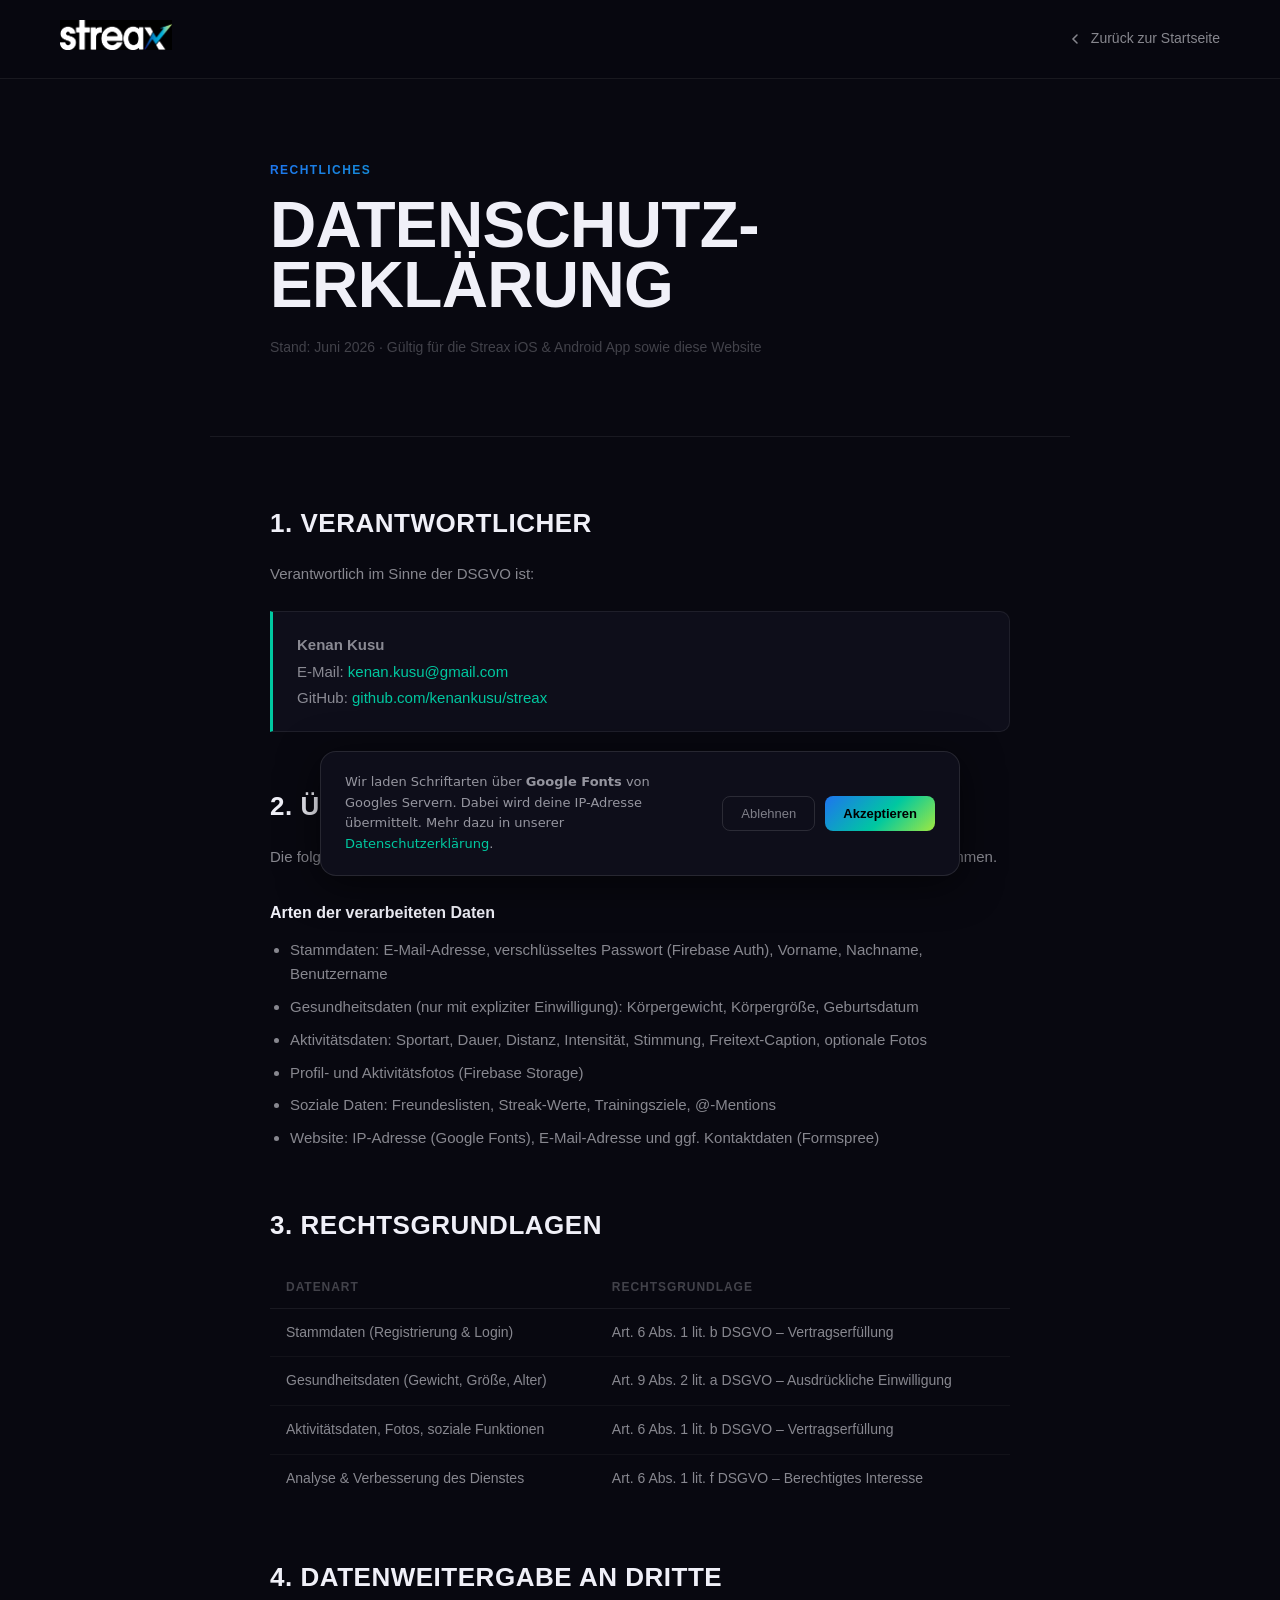
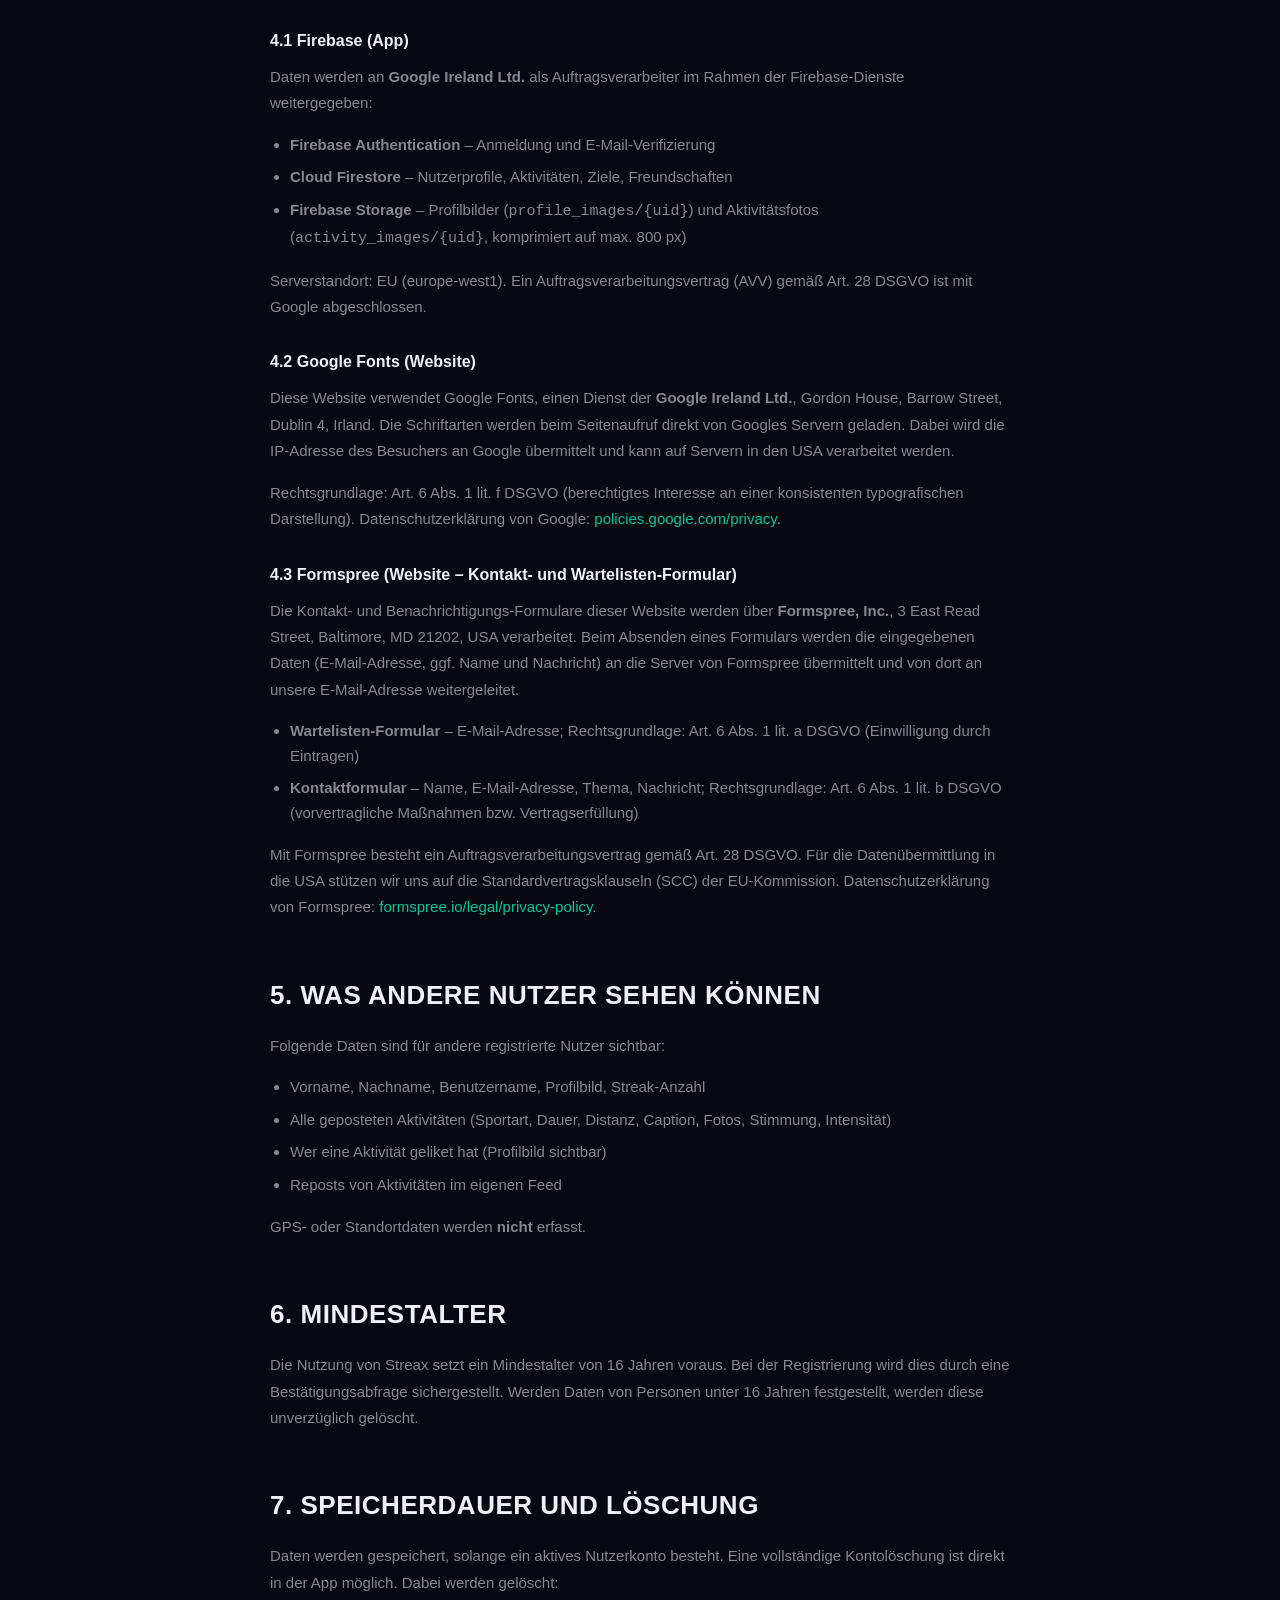
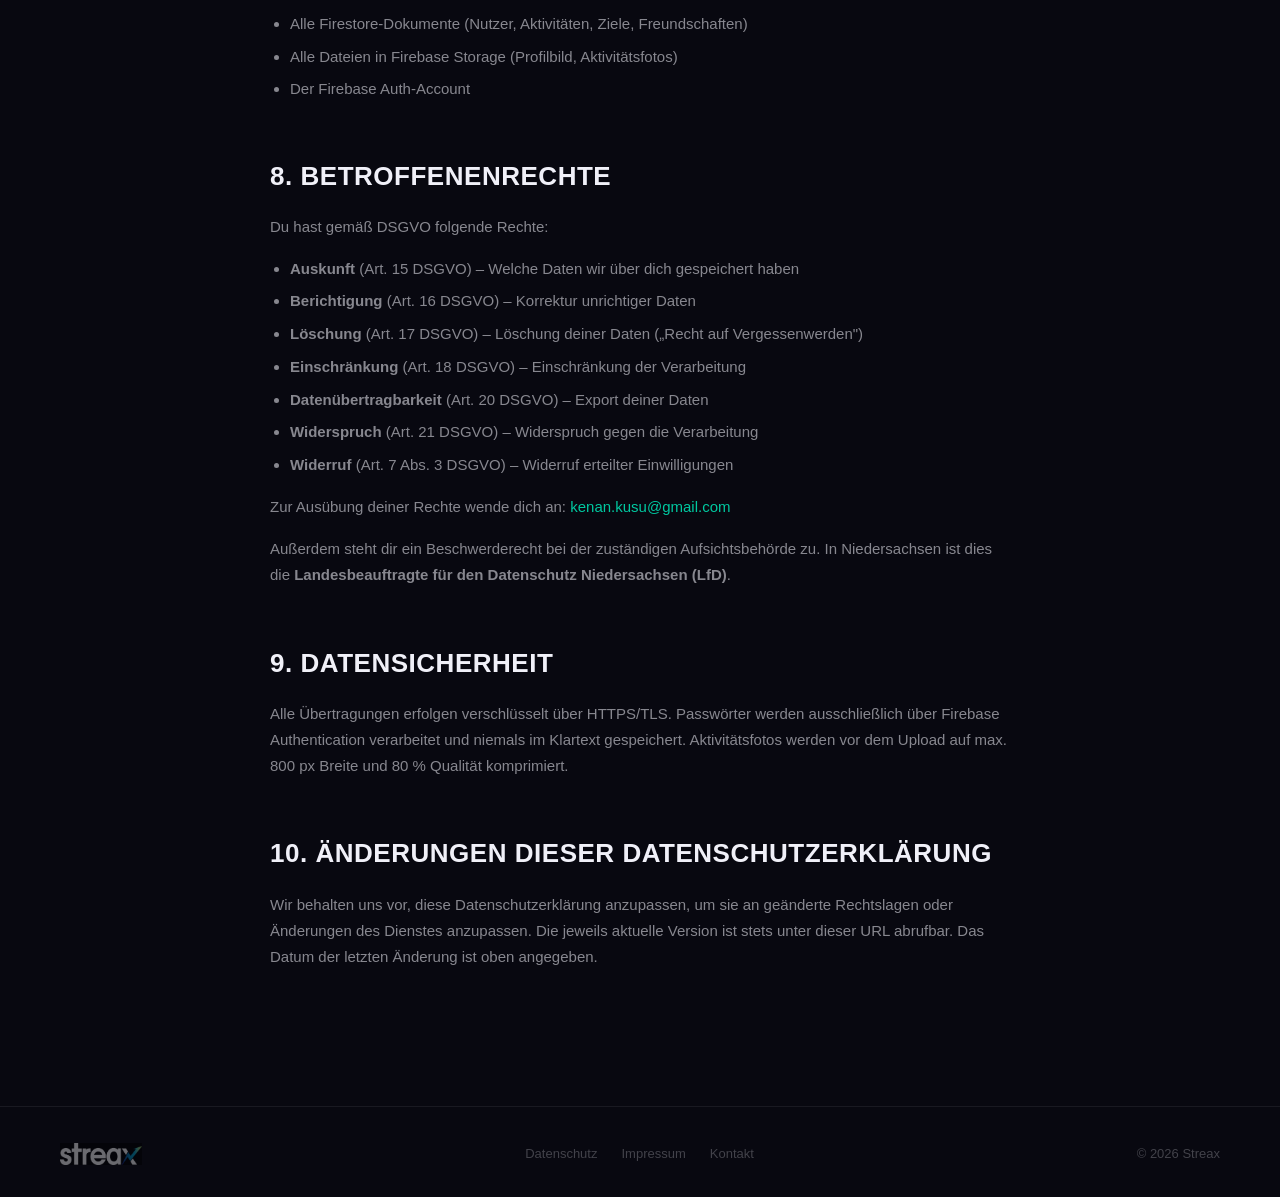
==== commit 09e777e8: "datenschutz" ====
--- a/datenschutz.html
+++ b/datenschutz.html
@@ -130,7 +130,7 @@
   <p>Verantwortlich im Sinne der DSGVO ist:</p>
   <div class="info-box">
     <p>
-      <strong>[Name / Organisation eintragen]</strong><br/>
+      <strong>Kenan Kusu</strong><br/>
       E-Mail: <a href="mailto:kenan.kusu@gmail.com">kenan.kusu@gmail.com</a><br/>
       GitHub: <a href="https://github.com/kenankusu/streax" target="_blank">github.com/kenankusu/streax</a>
     </p>
